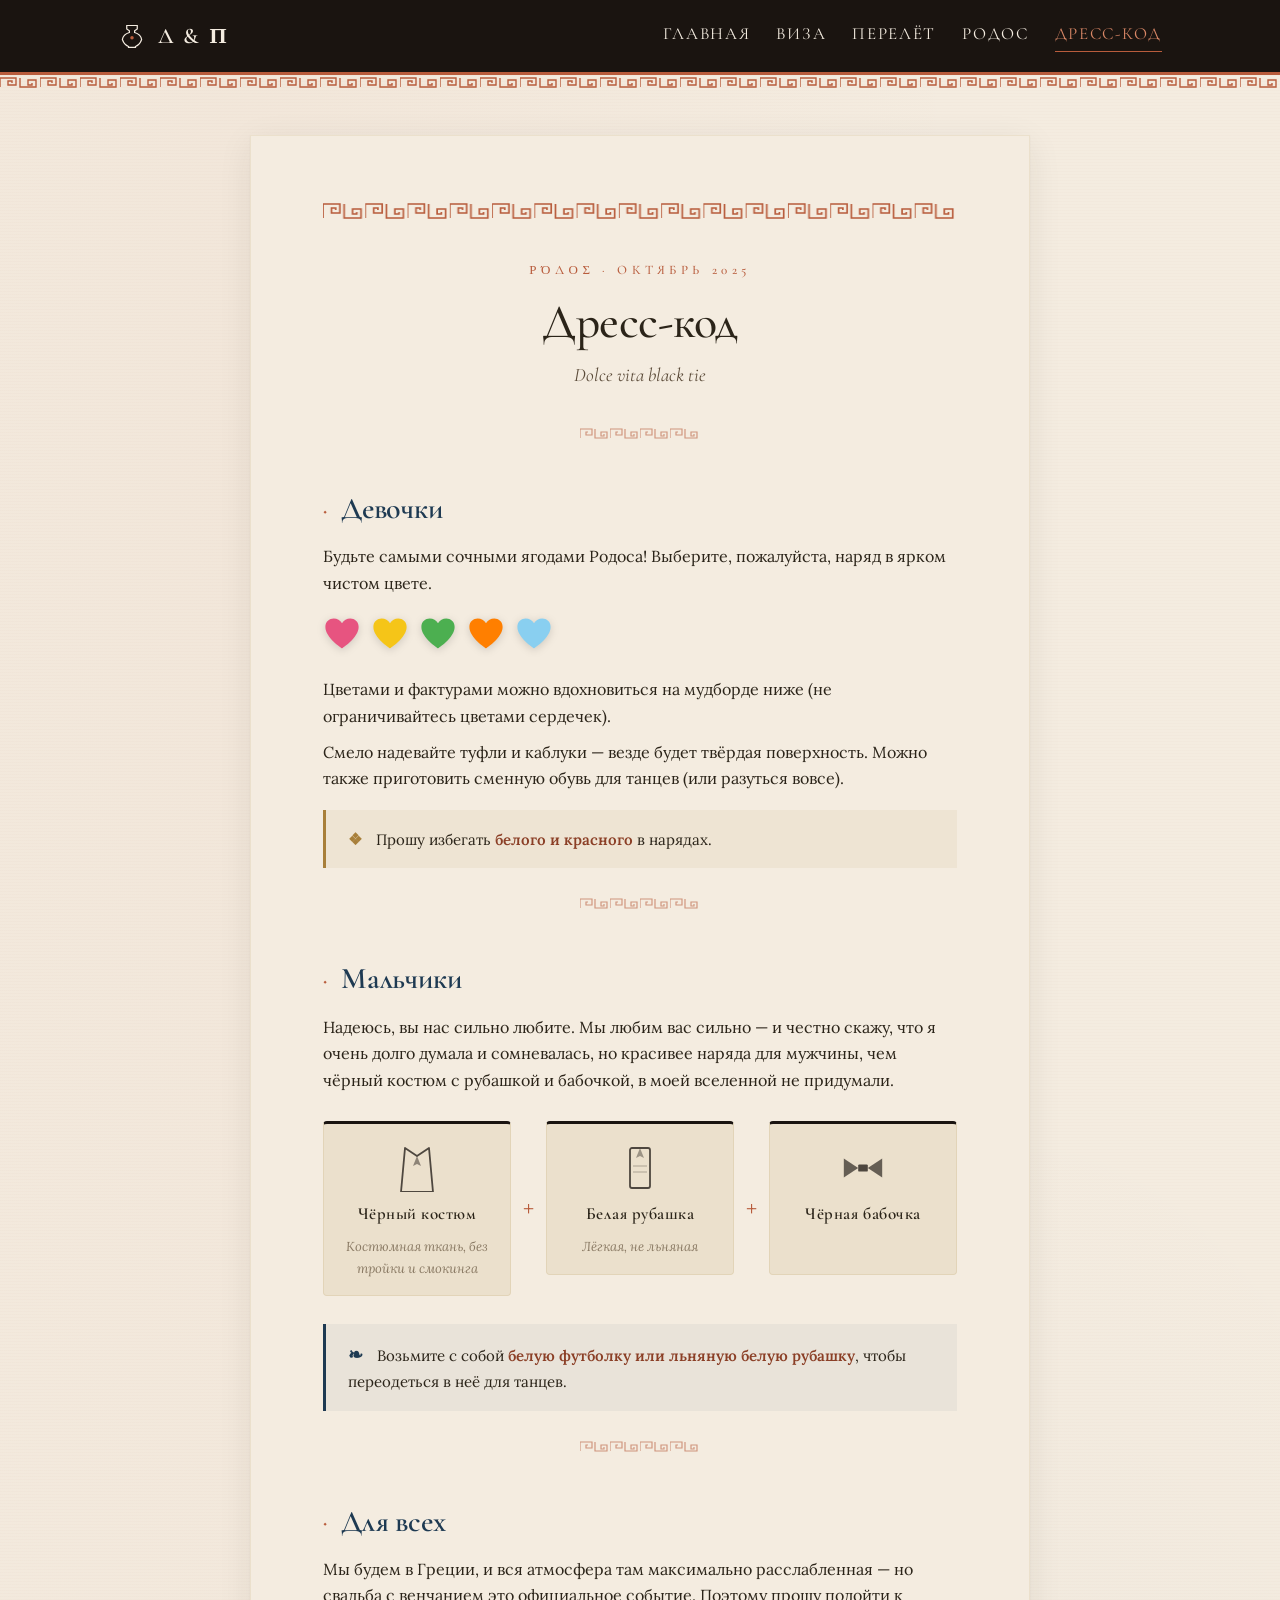
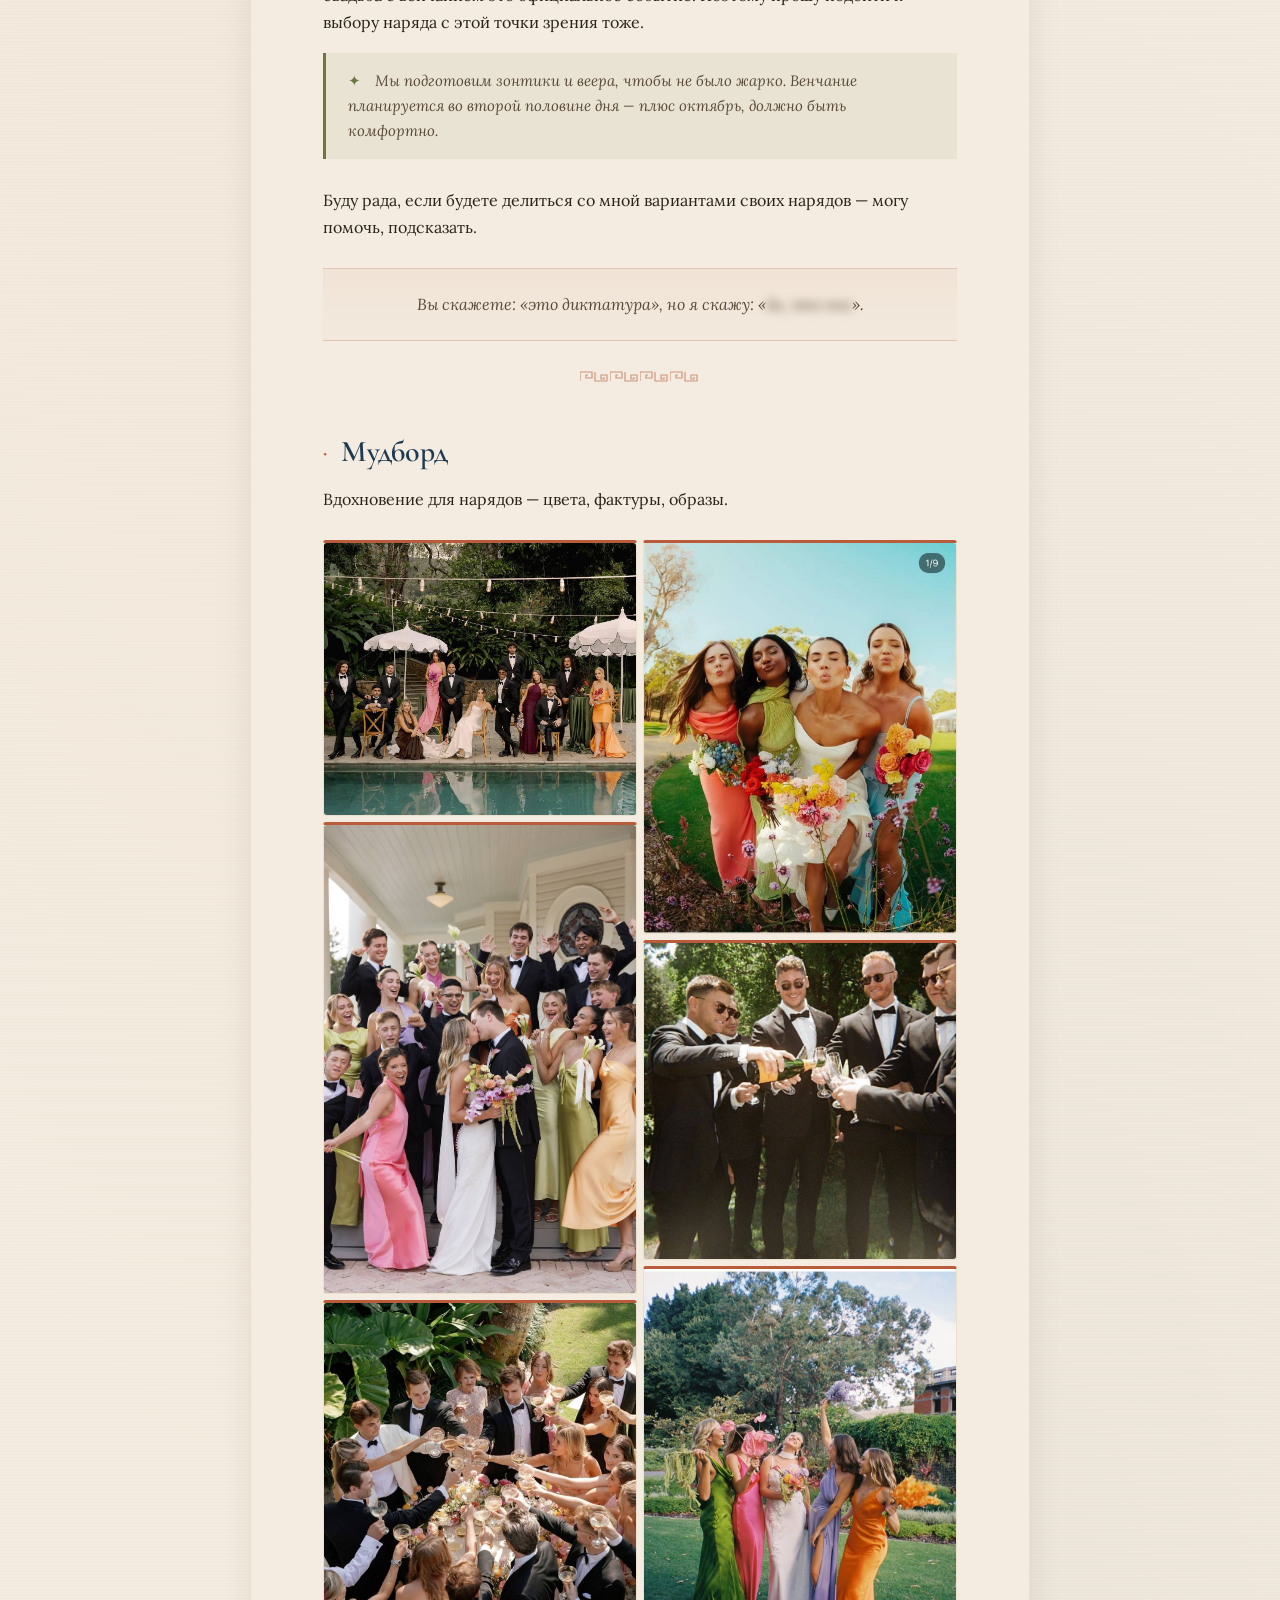
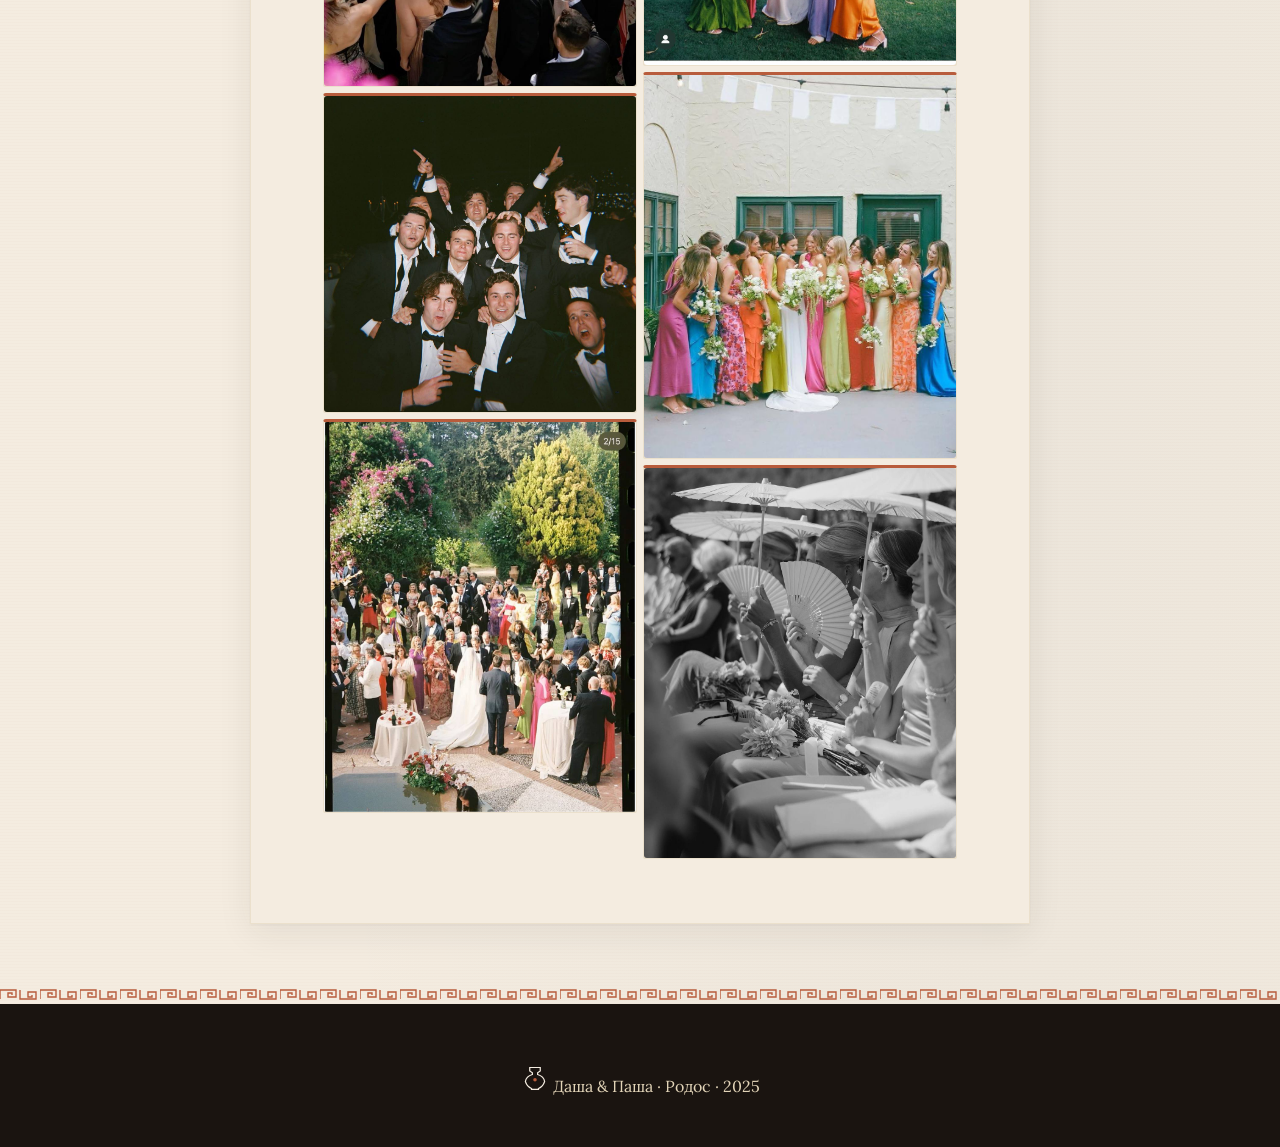
==== dresscode.html @ 0c194a66 "Добавить страницу дресс-кода с коллажем-мудбордом - Новая страница dresscode.html: секции для девоче" ====
<!DOCTYPE html>
<html lang="ru">
<head>
<meta charset="UTF-8">
<meta name="viewport" content="width=device-width, initial-scale=1.0">
<title>Дресс-код · Даша & Паша</title>
<link rel="preconnect" href="https://fonts.googleapis.com">
<link rel="preconnect" href="https://fonts.gstatic.com" crossorigin>
<link href="https://fonts.googleapis.com/css2?family=Cormorant+Garamond:ital,wght@0,400;0,500;0,600;0,700;1,400&family=Lora:ital,wght@0,400;0,500;0,600;1,400&display=swap" rel="stylesheet">
<link rel="stylesheet" href="styles.css">
</head>
<body>

<nav class="site-nav">
  <div class="nav-inner">
    <a class="brand" href="index.html">
      <svg class="brand-mark" viewBox="0 0 32 32" xmlns="http://www.w3.org/2000/svg" aria-hidden="true">
        <path d="M 10 4 L 22 4 L 22 8 L 19 10 L 19 12 Q 26 14 27 20 Q 25 26 20 28 L 20 29 L 12 29 L 12 28 Q 7 26 5 20 Q 6 14 13 12 L 13 10 L 10 8 Z"
              fill="none" stroke="#f4ece0" stroke-width="1.4"/>
        <circle cx="16" cy="18" r="2" fill="#b85c3c"/>
      </svg>
      Δ &amp; Π
    </a>
    <div class="nav-links">
      <a href="index.html">Главная</a>
      <a href="visa.html">Виза</a>
      <a href="flight.html">Перелёт</a>
      <a href="rhodes.html">Родос</a>
      <a href="dresscode.html" class="active">Дресс-код</a>
    </div>
  </div>
</nav>

<div class="page">

  <svg class="meander-border meander-border-top" viewBox="0 0 600 20" xmlns="http://www.w3.org/2000/svg" preserveAspectRatio="none">
    <defs>
      <pattern id="meander-top" x="0" y="0" width="40" height="20" patternUnits="userSpaceOnUse">
        <path d="M 0 18 L 0 4 L 16 4 L 16 13 L 8 13 L 8 8 L 12 8 L 12 10 M 20 4 L 20 18 L 36 18 L 36 9 L 28 9 L 28 14 L 32 14 L 32 12"
              fill="none" stroke="#b85c3c" stroke-width="1.6" stroke-linejoin="miter"/>
      </pattern>
      <pattern id="meander-div" x="0" y="0" width="30" height="14" patternUnits="userSpaceOnUse">
        <path d="M 0 12 L 0 3 L 12 3 L 12 9 L 6 9 L 6 6 L 8 6 M 15 3 L 15 12 L 27 12 L 27 6 L 21 6 L 21 10 L 24 10 L 24 8"
              fill="none" stroke="#b85c3c" stroke-width="1.2" stroke-linejoin="miter"/>
      </pattern>
    </defs>
    <rect width="600" height="20" fill="url(#meander-top)"/>
  </svg>

  <header class="page-header">
    <div class="eyebrow">Ρόδος · Октябрь 2025</div>
    <h1>Дресс-код</h1>
    <div class="subtitle">Dolce vita black tie</div>
  </header>

  

  <svg class="meander-divider" viewBox="0 0 120 14" xmlns="http://www.w3.org/2000/svg" preserveAspectRatio="none">
    <rect width="120" height="14" fill="url(#meander-div)"/>
  </svg>

  <!-- Девочки -->
  <h2>Девочки</h2>

  <p>Будьте самыми сочными ягодами Родоса! Выберите, пожалуйста, наряд в ярком чистом цвете.</p>

  <div class="dc-palette">
    <svg class="dc-heart" viewBox="0 0 32 30" xmlns="http://www.w3.org/2000/svg" aria-label="розовый"><path d="M16 27 C16 27 2 18 2 9 C2 4.5 5.5 2 9 2 C12 2 14.5 3.5 16 6 C17.5 3.5 20 2 23 2 C26.5 2 30 4.5 30 9 C30 18 16 27 16 27Z" fill="#e75480"/></svg>
    <svg class="dc-heart" viewBox="0 0 32 30" xmlns="http://www.w3.org/2000/svg" aria-label="жёлтый"><path d="M16 27 C16 27 2 18 2 9 C2 4.5 5.5 2 9 2 C12 2 14.5 3.5 16 6 C17.5 3.5 20 2 23 2 C26.5 2 30 4.5 30 9 C30 18 16 27 16 27Z" fill="#f5c518"/></svg>
    <svg class="dc-heart" viewBox="0 0 32 30" xmlns="http://www.w3.org/2000/svg" aria-label="зелёный"><path d="M16 27 C16 27 2 18 2 9 C2 4.5 5.5 2 9 2 C12 2 14.5 3.5 16 6 C17.5 3.5 20 2 23 2 C26.5 2 30 4.5 30 9 C30 18 16 27 16 27Z" fill="#4caf50"/></svg>
    <svg class="dc-heart" viewBox="0 0 32 30" xmlns="http://www.w3.org/2000/svg" aria-label="оранжевый"><path d="M16 27 C16 27 2 18 2 9 C2 4.5 5.5 2 9 2 C12 2 14.5 3.5 16 6 C17.5 3.5 20 2 23 2 C26.5 2 30 4.5 30 9 C30 18 16 27 16 27Z" fill="#ff7f00"/></svg>
    <svg class="dc-heart" viewBox="0 0 32 30" xmlns="http://www.w3.org/2000/svg" aria-label="голубой"><path d="M16 27 C16 27 2 18 2 9 C2 4.5 5.5 2 9 2 C12 2 14.5 3.5 16 6 C17.5 3.5 20 2 23 2 C26.5 2 30 4.5 30 9 C30 18 16 27 16 27Z" fill="#89cff0"/></svg>
  </div>

  <p>Цветами и фактурами можно вдохновиться на мудборде ниже (не ограничивайтесь цветами сердечек).</p>

  <p>Смело надевайте туфли и каблуки — везде будет твёрдая поверхность. Можно также приготовить сменную обувь для танцев (или разуться вовсе).</p>

  <div class="urgent">
    Прошу избегать <strong>белого и красного</strong> в нарядах.
  </div>

  <svg class="meander-divider" viewBox="0 0 120 14" xmlns="http://www.w3.org/2000/svg" preserveAspectRatio="none">
    <rect width="120" height="14" fill="url(#meander-div)"/>
  </svg>

  <!-- Мальчики -->
  <h2>Мальчики</h2>

  <p>Надеюсь, вы нас сильно любите. Мы любим вас сильно — и честно скажу, что я очень долго думала и сомневалась, но красивее наряда для мужчины, чем чёрный костюм с рубашкой и бабочкой, в моей вселенной не придумали.</p>

  <div class="dc-suit-formula">
    <div class="dc-suit-item">
      <div class="dc-suit-icon">
        <svg viewBox="0 0 40 48" xmlns="http://www.w3.org/2000/svg" aria-hidden="true">
          <path d="M8 4 L20 12 L32 4 L36 48 L4 48 Z" fill="none" stroke="currentColor" stroke-width="1.8" stroke-linejoin="round"/>
          <path d="M20 12 L16 22 L20 20 L24 22 Z" fill="currentColor" opacity="0.6"/>
        </svg>
      </div>
      <div class="dc-suit-label">Чёрный костюм</div>
      <div class="dc-suit-note">Костюмная ткань, без тройки и смокинга</div>
    </div>
    <div class="dc-suit-plus">+</div>
    <div class="dc-suit-item">
      <div class="dc-suit-icon">
        <svg viewBox="0 0 40 48" xmlns="http://www.w3.org/2000/svg" aria-hidden="true">
          <rect x="10" y="4" width="20" height="40" rx="2" fill="none" stroke="currentColor" stroke-width="1.8"/>
          <path d="M20 4 L16 14 L20 12 L24 14 Z" fill="currentColor" opacity="0.5"/>
          <line x1="13" y1="22" x2="27" y2="22" stroke="currentColor" stroke-width="1" opacity="0.4"/>
          <line x1="13" y1="28" x2="27" y2="28" stroke="currentColor" stroke-width="1" opacity="0.4"/>
        </svg>
      </div>
      <div class="dc-suit-label">Белая рубашка</div>
      <div class="dc-suit-note">Лёгкая, не льняная</div>
    </div>
    <div class="dc-suit-plus">+</div>
    <div class="dc-suit-item">
      <div class="dc-suit-icon">
        <svg viewBox="0 0 40 24" xmlns="http://www.w3.org/2000/svg" aria-hidden="true">
          <path d="M4 4 L16 12 L4 20 Z" fill="currentColor" opacity="0.85"/>
          <rect x="16" y="9" width="8" height="6" rx="1" fill="currentColor"/>
          <path d="M36 4 L24 12 L36 20 Z" fill="currentColor" opacity="0.85"/>
        </svg>
      </div>
      <div class="dc-suit-label">Чёрная бабочка</div>
      <div class="dc-suit-note">&nbsp;</div>
    </div>
  </div>

  <div class="tip">
    Возьмите с собой <strong>белую футболку или льняную белую рубашку</strong>, чтобы переодеться в неё для танцев.
  </div>

  <svg class="meander-divider" viewBox="0 0 120 14" xmlns="http://www.w3.org/2000/svg" preserveAspectRatio="none">
    <rect width="120" height="14" fill="url(#meander-div)"/>
  </svg>

  <!-- Для всех -->
  <h2>Для всех</h2>

  <p>Мы будем в Греции, и вся атмосфера там максимально расслабленная — но свадьба с венчанием это официальное событие. Поэтому прошу подойти к выбору наряда с этой точки зрения тоже.</p>

  <div class="gift">
    Мы подготовим зонтики и веера, чтобы не было жарко. Венчание планируется во второй половине дня — плюс октябрь, должно быть комфортно.
  </div>

  <p style="margin-top: 28px;">Буду рада, если будете делиться со мной вариантами своих нарядов — могу помочь, подсказать.</p>

  <div class="hero-quote">
    Вы скажете: «это диктатура», но я скажу: «<span class="dc-spoiler" onclick="this.classList.add('dc-spoiler--revealed')" title="нажми, чтобы узнать">да, это она</span>».
  </div>

  <svg class="meander-divider" viewBox="0 0 120 14" xmlns="http://www.w3.org/2000/svg" preserveAspectRatio="none">
    <rect width="120" height="14" fill="url(#meander-div)"/>
  </svg>

  <!-- Мудборд -->
  <h2>Мудборд</h2>
  <p>Вдохновение для нарядов — цвета, фактуры, образы.</p>

  <div class="collage-grid">

    <div class="collage-item">
      <figure class="photo-placeholder">
        <img src="assets/photo_2_2026-05-14_23-28-55.jpg" alt="Мудборд" loading="lazy" decoding="async">
      </figure>
    </div>

    <div class="collage-item">
      <figure class="photo-placeholder">
        <img src="assets/photo_7_2026-05-14_23-28-55.jpg" alt="Мудборд" loading="lazy" decoding="async">
      </figure>
    </div>

    <div class="collage-item">
      <figure class="photo-placeholder">
        <img src="assets/photo_1_2026-05-14_23-28-55.jpg" alt="Мудборд" loading="lazy" decoding="async">
      </figure>
    </div>

    <div class="collage-item">
      <figure class="photo-placeholder">
        <img src="assets/photo_9_2026-05-14_23-28-55.jpg" alt="Мудборд" loading="lazy" decoding="async">
      </figure>
    </div>

    <div class="collage-item">
      <figure class="photo-placeholder">
        <img src="assets/photo_3_2026-05-14_23-28-55.jpg" alt="Мудборд" loading="lazy" decoding="async">
      </figure>
    </div>

    <div class="collage-item">
      <figure class="photo-placeholder">
        <img src="assets/photo_4_2026-05-14_23-28-55.jpg" alt="Мудборд" loading="lazy" decoding="async">
      </figure>
    </div>

    <div class="collage-item">
      <figure class="photo-placeholder">
        <img src="assets/photo_10_2026-05-14_23-28-55.jpg" alt="Мудборд" loading="lazy" decoding="async">
      </figure>
    </div>

    <div class="collage-item">
      <figure class="photo-placeholder">
        <img src="assets/photo_5_2026-05-14_23-28-55.jpg" alt="Мудборд" loading="lazy" decoding="async">
      </figure>
    </div>

    <div class="collage-item">
      <figure class="photo-placeholder">
        <img src="assets/photo_6_2026-05-14_23-28-55.jpg" alt="Мудборд" loading="lazy" decoding="async">
      </figure>
    </div>

    <div class="collage-item">
      <figure class="photo-placeholder">
        <img src="assets/photo_8_2026-05-14_23-28-55.jpg" alt="Мудборд" loading="lazy" decoding="async">
      </figure>
    </div>

  </div><!-- /collage-grid -->

</div><!-- /page -->

<footer class="site-footer">
  <div class="footer-inner">
    <svg class="brand-mark" viewBox="0 0 32 32" xmlns="http://www.w3.org/2000/svg" aria-hidden="true">
      <path d="M 10 4 L 22 4 L 22 8 L 19 10 L 19 12 Q 26 14 27 20 Q 25 26 20 28 L 20 29 L 12 29 L 12 28 Q 7 26 5 20 Q 6 14 13 12 L 13 10 L 10 8 Z"
            fill="none" stroke="#f4ece0" stroke-width="1.4"/>
      <circle cx="16" cy="18" r="2" fill="#b85c3c"/>
    </svg>
    <span>Даша &amp; Паша · Родос · 2025</span>
  </div>
</footer>

<script src="assets/lightbox.js"></script>
</body>
</html>
---- styles.css ----
:root {
  --parchment: #f4ece0;
  --parchment-dark: #ebe0cc;
  --parchment-deep: #e2d4b8;
  --terracotta: #b85c3c;
  --terracotta-dark: #8b3f26;
  --terracotta-light: #d98766;
  --amphora-black: #1a1410;
  --amphora-black-soft: #2a221b;
  --ink: #2b2419;
  --ink-soft: #5a4a38;
  --muted: #8a7a64;
  --deep-blue: #1e3a52;
  --accent-gold: #a87f3a;
  --olive: #6b7642;
}

* { box-sizing: border-box; }

html, body { margin: 0; padding: 0; }

body {
  font-family: 'Lora', Georgia, serif;
  font-size: 16px;
  line-height: 1.65;
  color: var(--ink);
  background: var(--parchment);
  background-image:
    radial-gradient(ellipse at 20% 10%, rgba(184, 92, 60, 0.04) 0%, transparent 50%),
    radial-gradient(ellipse at 80% 80%, rgba(30, 58, 82, 0.04) 0%, transparent 50%),
    repeating-linear-gradient(0deg, transparent 0 2px, rgba(139, 63, 38, 0.015) 2px 3px);
  min-height: 100vh;
}

a { color: var(--terracotta-dark); text-decoration: none; border-bottom: 1px solid rgba(139, 63, 38, 0.3); transition: color 0.15s, border-color 0.15s; }
a:hover { color: var(--terracotta); border-color: var(--terracotta); }

/* ========== Навигация ========== */
.site-nav {
  background: var(--amphora-black);
  color: var(--parchment);
  border-bottom: 3px solid var(--terracotta);
  position: relative;
}

.site-nav::before,
.site-nav::after {
  content: "";
  position: absolute;
  left: 0; right: 0;
  height: 14px;
  background-repeat: repeat-x;
  background-size: 40px 14px;
  pointer-events: none;
}

.site-nav::after {
  bottom: -17px;
  background-image: url("data:image/svg+xml;utf8,<svg xmlns='http://www.w3.org/2000/svg' viewBox='0 0 40 14' preserveAspectRatio='none'><path d='M 0 12 L 0 3 L 16 3 L 16 10 L 8 10 L 8 6 L 12 6 L 12 8 M 20 3 L 20 12 L 36 12 L 36 5 L 28 5 L 28 10 L 32 10 L 32 8' fill='none' stroke='%23b85c3c' stroke-width='1.4'/></svg>");
}

.nav-inner {
  max-width: 1100px;
  margin: 0 auto;
  padding: 18px 28px;
  display: flex;
  align-items: center;
  justify-content: space-between;
  gap: 24px;
  flex-wrap: wrap;
}

.brand {
  font-family: 'Cormorant Garamond', serif;
  font-size: 22px;
  font-weight: 600;
  letter-spacing: 0.12em;
  color: var(--parchment);
  text-transform: uppercase;
  border: none;
  display: flex;
  align-items: center;
  gap: 12px;
}

.brand:hover { color: var(--terracotta-light); border: none; }

.brand-mark {
  width: 28px;
  height: 28px;
  display: inline-block;
}

.nav-links {
  display: flex;
  gap: 26px;
  flex-wrap: wrap;
  font-family: 'Cormorant Garamond', serif;
  font-size: 17px;
  letter-spacing: 0.1em;
  text-transform: uppercase;
}

.nav-links a {
  color: var(--parchment);
  border: none;
  padding-bottom: 3px;
  border-bottom: 1px solid transparent;
}
.nav-links a:hover,
.nav-links a.active {
  color: var(--terracotta-light);
  border-bottom-color: var(--terracotta);
}

/* ========== Общий контейнер ========== */
.page {
  max-width: 780px;
  margin: 60px auto;
  background: var(--parchment);
  border: 1px solid var(--parchment-dark);
  box-shadow:
    0 1px 2px rgba(43, 36, 25, 0.04),
    0 8px 32px rgba(43, 36, 25, 0.08);
  padding: 64px 72px 56px;
  position: relative;
}

.page-wide {
  max-width: 1040px;
}

.meander-border {
  width: 100%;
  height: 20px;
  display: block;
}

.meander-border-top { margin-bottom: 40px; }
.meander-border-bottom { margin-top: 36px; }

.meander-divider {
  width: 120px;
  height: 14px;
  display: block;
  margin: 28px auto;
  opacity: 0.6;
}

/* ========== Типографика ========== */
header.page-header {
  text-align: center;
  margin-bottom: 36px;
}

.eyebrow {
  font-family: 'Cormorant Garamond', serif;
  font-size: 13px;
  letter-spacing: 0.35em;
  text-transform: uppercase;
  color: var(--terracotta);
  margin-bottom: 14px;
  font-weight: 500;
}

h1 {
  font-family: 'Cormorant Garamond', serif;
  font-size: 48px;
  font-weight: 500;
  line-height: 1.1;
  color: var(--ink);
  margin: 0 0 10px 0;
  letter-spacing: -0.01em;
}

.subtitle {
  font-family: 'Cormorant Garamond', serif;
  font-size: 19px;
  font-style: italic;
  color: var(--ink-soft);
  font-weight: 400;
}

h2 {
  font-family: 'Cormorant Garamond', serif;
  font-size: 30px;
  font-weight: 600;
  color: var(--deep-blue);
  margin: 44px 0 8px 0;
  letter-spacing: -0.005em;
}

h2::before {
  content: "◆";
  color: var(--terracotta);
  font-size: 14px;
  margin-right: 14px;
  vertical-align: middle;
  position: relative;
  top: -2px;
}

h3 {
  font-family: 'Cormorant Garamond', serif;
  font-size: 22px;
  font-weight: 600;
  color: var(--ink);
  margin: 20px 0 6px 0;
}

p { margin: 10px 0; }

ul { margin: 10px 0 16px 0; padding-left: 0; list-style: none; }

ul li {
  position: relative;
  padding-left: 28px;
  margin: 10px 0;
}

ul li::before {
  content: "";
  position: absolute;
  left: 0;
  top: 12px;
  width: 14px;
  height: 2px;
  background: var(--terracotta);
}

strong {
  color: var(--terracotta-dark);
  font-weight: 600;
}

/* ========== Блоки-плашки ========== */
.hero-quote {
  background: linear-gradient(180deg, rgba(184, 92, 60, 0.06) 0%, rgba(184, 92, 60, 0.02) 100%);
  border-top: 1px solid rgba(184, 92, 60, 0.25);
  border-bottom: 1px solid rgba(184, 92, 60, 0.25);
  padding: 22px 28px;
  margin: 28px 0;
  font-size: 16px;
  text-align: center;
  font-style: italic;
  color: var(--ink-soft);
}
.hero-quote strong { font-style: normal; color: var(--terracotta-dark); }

.urgent {
  background: rgba(168, 127, 58, 0.08);
  border-left: 3px solid var(--accent-gold);
  padding: 16px 22px;
  margin: 18px 0;
  font-size: 15px;
}
.urgent::before {
  content: "❖";
  color: var(--accent-gold);
  font-size: 16px;
  margin-right: 10px;
  font-weight: bold;
}

.tip {
  background: rgba(30, 58, 82, 0.05);
  border-left: 3px solid var(--deep-blue);
  padding: 16px 22px;
  margin: 18px 0;
  font-size: 15px;
}
.tip::before {
  content: "❧";
  color: var(--deep-blue);
  font-size: 18px;
  margin-right: 10px;
  font-weight: bold;
}

.gift {
  background: rgba(107, 118, 66, 0.08);
  border-left: 3px solid var(--olive);
  padding: 16px 22px;
  margin: 18px 0;
  font-size: 15px;
  font-style: italic;
  color: var(--ink-soft);
}
.gift strong { font-style: normal; color: var(--olive); }
.gift::before {
  content: "✦";
  color: var(--olive);
  font-size: 15px;
  margin-right: 10px;
  font-style: normal;
}

.step {
  display: flex;
  gap: 20px;
  align-items: flex-start;
  margin: 14px 0;
  padding: 16px 22px;
  background: rgba(43, 36, 25, 0.025);
  border: 1px solid rgba(43, 36, 25, 0.08);
  border-radius: 2px;
}

.step-num {
  flex-shrink: 0;
  width: 36px;
  height: 36px;
  border: 1.5px solid var(--terracotta);
  color: var(--terracotta-dark);
  font-family: 'Cormorant Garamond', serif;
  font-size: 20px;
  font-weight: 600;
  display: flex;
  align-items: center;
  justify-content: center;
  border-radius: 50%;
  background: var(--parchment);
}

.step-content { flex: 1; }
.step-content p { margin: 0; }

.muted {
  display: block;
  margin-top: 6px;
  color: var(--muted);
  font-size: 14px;
  font-style: italic;
}

/* ========== Главная страница ========== */
.hero-amphora {
  background: var(--amphora-black);
  color: var(--parchment);
  padding: 0;
  margin: 0;
  position: relative;
  overflow: hidden;
  border-bottom: 1px solid var(--terracotta-dark);
}

.hero-amphora-inner {
  max-width: 1100px;
  margin: 0 auto;
  padding: 80px 28px 100px;
  display: grid;
  grid-template-columns: 1.2fr 1fr;
  gap: 60px;
  align-items: center;
  position: relative;
  z-index: 2;
}

.hero-amphora h1 {
  color: var(--parchment);
  font-size: 72px;
  line-height: 1;
  margin: 0 0 20px 0;
  font-weight: 500;
}

.hero-amphora .ampersand {
  color: var(--terracotta);
  font-style: italic;
  font-weight: 400;
}

.hero-amphora .eyebrow {
  color: var(--terracotta-light);
}

.hero-amphora .hero-subtitle {
  font-family: 'Cormorant Garamond', serif;
  font-size: 24px;
  font-style: italic;
  color: var(--parchment-deep);
  margin-bottom: 28px;
  opacity: 0.9;
}

.hero-meta {
  display: flex;
  gap: 32px;
  flex-wrap: wrap;
  margin-top: 24px;
  padding-top: 24px;
  border-top: 1px solid rgba(244, 236, 224, 0.2);
}

.hero-meta-item {
  font-family: 'Cormorant Garamond', serif;
}

.hero-meta-label {
  display: block;
  font-size: 11px;
  letter-spacing: 0.3em;
  text-transform: uppercase;
  color: var(--terracotta-light);
  margin-bottom: 4px;
}

.hero-meta-value {
  display: block;
  font-size: 22px;
  color: var(--parchment);
}

.hero-vase {
  display: flex;
  justify-content: center;
  align-items: center;
}

.hero-vase svg {
  width: 100%;
  max-width: 360px;
  height: auto;
  filter: drop-shadow(0 20px 40px rgba(0,0,0,0.5));
}

/* Карточки разделов */
.intro-strip {
  background: var(--parchment);
  padding: 56px 28px;
  text-align: center;
}

.intro-strip-inner {
  max-width: 720px;
  margin: 0 auto;
  font-family: 'Cormorant Garamond', serif;
  font-size: 22px;
  font-style: italic;
  color: var(--ink-soft);
  line-height: 1.5;
}

.cards-section {
  max-width: 1100px;
  margin: 0 auto;
  padding: 20px 28px 80px;
}

.cards-grid {
  display: grid;
  grid-template-columns: repeat(auto-fit, minmax(260px, 1fr));
  gap: 24px;
  margin-top: 36px;
}

.card {
  background: var(--parchment);
  border: 1px solid var(--parchment-dark);
  padding: 32px 28px 28px;
  display: flex;
  flex-direction: column;
  gap: 12px;
  transition: transform 0.2s, box-shadow 0.2s;
  text-decoration: none;
  color: var(--ink);
  border-bottom: 3px solid var(--terracotta);
  position: relative;
}

.card:hover {
  transform: translateY(-3px);
  box-shadow: 0 12px 30px rgba(43, 36, 25, 0.1);
  border-bottom-color: var(--terracotta-dark);
  color: var(--ink);
}

.card-icon {
  width: 56px;
  height: 56px;
  color: var(--terracotta);
  margin-bottom: 4px;
}

.card h3 {
  font-size: 24px;
  margin: 0;
  color: var(--deep-blue);
}

.card p {
  margin: 0;
  color: var(--ink-soft);
  font-size: 15px;
}

.card-more {
  margin-top: auto;
  padding-top: 12px;
  font-family: 'Cormorant Garamond', serif;
  font-size: 15px;
  letter-spacing: 0.12em;
  text-transform: uppercase;
  color: var(--terracotta-dark);
  font-weight: 600;
}

.card:hover .card-more::after {
  transform: translateX(4px);
}

.card-more::after {
  content: " →";
  display: inline-block;
  transition: transform 0.2s;
}

.section-title {
  text-align: center;
  font-family: 'Cormorant Garamond', serif;
  font-size: 14px;
  letter-spacing: 0.35em;
  text-transform: uppercase;
  color: var(--terracotta);
  margin-bottom: 4px;
}

.section-headline {
  text-align: center;
  font-family: 'Cormorant Garamond', serif;
  font-size: 38px;
  color: var(--ink);
  margin: 0;
}

/* ========== Секция Родос / факты ========== */
.fact-grid {
  display: grid;
  grid-template-columns: repeat(auto-fit, minmax(200px, 1fr));
  gap: 18px;
  margin: 24px 0;
}

.fact {
  border: 1px solid var(--parchment-dark);
  background: rgba(255,255,255,0.4);
  padding: 18px 20px;
}

.fact-label {
  font-family: 'Cormorant Garamond', serif;
  font-size: 12px;
  letter-spacing: 0.25em;
  text-transform: uppercase;
  color: var(--terracotta);
  margin-bottom: 6px;
}

.fact-value {
  font-family: 'Cormorant Garamond', serif;
  font-size: 22px;
  color: var(--ink);
  line-height: 1.3;
}

/* Галерея/карточки мест */
.places-grid {
  display: grid;
  grid-template-columns: repeat(auto-fit, minmax(280px, 1fr));
  gap: 20px;
  margin: 24px 0 12px;
}

.place {
  border: 1px solid var(--parchment-dark);
  background: var(--parchment);
  padding: 24px 24px 22px;
  border-left: 3px solid var(--terracotta);
}

.place h4 {
  font-family: 'Cormorant Garamond', serif;
  font-size: 21px;
  margin: 0 0 4px 0;
  color: var(--deep-blue);
}

.place .place-meta {
  font-family: 'Cormorant Garamond', serif;
  font-size: 12px;
  letter-spacing: 0.2em;
  text-transform: uppercase;
  color: var(--terracotta);
  margin-bottom: 10px;
}

.place p {
  margin: 0;
  font-size: 15px;
  color: var(--ink-soft);
}

/* Программа / таймлайн */
.timeline {
  margin: 28px 0;
  border-left: 2px solid var(--terracotta);
  padding-left: 28px;
}

.timeline-item {
  position: relative;
  margin-bottom: 28px;
}

.timeline-item::before {
  content: "";
  position: absolute;
  left: -35px;
  top: 6px;
  width: 14px;
  height: 14px;
  border-radius: 50%;
  background: var(--parchment);
  border: 2px solid var(--terracotta);
}

.timeline-time {
  font-family: 'Cormorant Garamond', serif;
  font-size: 13px;
  letter-spacing: 0.2em;
  text-transform: uppercase;
  color: var(--terracotta-dark);
}

.timeline-title {
  font-family: 'Cormorant Garamond', serif;
  font-size: 24px;
  color: var(--ink);
  margin: 2px 0 4px 0;
}

.timeline-desc {
  color: var(--ink-soft);
  font-size: 15px;
  margin: 0;
}

/* ========== Футер ========== */
.site-footer {
  background: var(--amphora-black);
  color: var(--parchment-deep);
  text-align: center;
  padding: 60px 28px 48px;
  position: relative;
  margin-top: 80px;
}

.site-footer::before {
  content: "";
  position: absolute;
  top: -17px;
  left: 0; right: 0;
  height: 14px;
  background-repeat: repeat-x;
  background-size: 40px 14px;
  background-image: url("data:image/svg+xml;utf8,<svg xmlns='http://www.w3.org/2000/svg' viewBox='0 0 40 14' preserveAspectRatio='none'><path d='M 0 12 L 0 3 L 16 3 L 16 10 L 8 10 L 8 6 L 12 6 L 12 8 M 20 3 L 20 12 L 36 12 L 36 5 L 28 5 L 28 10 L 32 10 L 32 8' fill='none' stroke='%23b85c3c' stroke-width='1.4'/></svg>");
}

.site-footer .signature {
  font-family: 'Cormorant Garamond', serif;
  font-size: 28px;
  font-style: italic;
  color: var(--parchment);
  margin: 0 0 8px;
}

.site-footer .meta {
  font-size: 13px;
  letter-spacing: 0.25em;
  text-transform: uppercase;
  color: var(--muted);
}

/* page footer (внутри .page) */
footer.page-footer {
  text-align: center;
  font-family: 'Cormorant Garamond', serif;
  font-size: 20px;
  font-style: italic;
  color: var(--ink-soft);
  margin-top: 32px;
}

footer.page-footer .signature {
  font-size: 16px;
  color: var(--muted);
  letter-spacing: 0.2em;
  text-transform: uppercase;
  display: block;
  margin-top: 10px;
  font-style: normal;
}

/* ========== Фото в герое главной ========== */
.couple-photo-frame {
  width: 100%;
  max-width: 340px;
  aspect-ratio: 3/4;
  border: 1px solid rgba(244, 236, 224, 0.15);
  border-top: 3px solid var(--terracotta);
  background: rgba(255, 255, 255, 0.03);
  display: flex;
  flex-direction: column;
  align-items: center;
  justify-content: center;
  gap: 14px;
  color: rgba(244, 236, 224, 0.25);
  font-family: 'Cormorant Garamond', serif;
  font-style: italic;
  font-size: 17px;
  letter-spacing: 0.05em;
  position: relative;
  filter: drop-shadow(0 20px 40px rgba(0,0,0,0.5));
  box-sizing: border-box;
}

.couple-photo-frame svg {
  width: 40px;
  height: 40px;
  opacity: 0.3;
}

/* Когда есть реальное фото */
.couple-photo-frame:has(img) {
  padding: 0;
  gap: 0;
  overflow: hidden;
  position: relative;
  filter: none;
  box-shadow: 0 20px 40px rgba(0,0,0,0.5);
  cursor: zoom-in;
}
.couple-photo-frame img {
  position: absolute;
  inset: 0;
  width: 100%;
  height: 100%;
  object-fit: cover;
  display: block;
}
.couple-photo-frame:has(img) svg,
.couple-photo-frame:has(img) span { display: none; }

/* corner marks */
.couple-photo-frame::before,
.couple-photo-frame::after {
  content: '';
  position: absolute;
  width: 20px;
  height: 20px;
  border-color: rgba(184, 92, 60, 0.4);
  border-style: solid;
}
.couple-photo-frame::before {
  bottom: 16px;
  left: 16px;
  border-width: 0 0 1px 1px;
}
.couple-photo-frame::after {
  bottom: 16px;
  right: 16px;
  border-width: 0 1px 1px 0;
}

/* ========== Карусель ========== */
.carousel-section {
  margin: 32px 0 0;
}

.carousel-section h2 {
  margin-bottom: 16px;
}

.carousel-wrap {
  position: relative;
}

.carousel-track {
  display: flex;
  gap: 16px;
  overflow-x: auto;
  scroll-snap-type: x mandatory;
  scroll-behavior: smooth;
  -webkit-overflow-scrolling: touch;
  padding-bottom: 12px;
}

.carousel-track::-webkit-scrollbar {
  height: 4px;
}
.carousel-track::-webkit-scrollbar-track { background: var(--parchment-dark); }
.carousel-track::-webkit-scrollbar-thumb { background: var(--terracotta); border-radius: 2px; }

.carousel-slide {
  flex: 0 0 calc(50% - 8px);
  scroll-snap-align: start;
  min-width: 220px;
}

.carousel-slide figure {
  margin: 0;
  aspect-ratio: 4/3;
  background: rgba(43, 36, 25, 0.03);
  border: 1px solid var(--parchment-dark);
  border-top: 3px solid var(--terracotta);
  display: flex;
  flex-direction: column;
  align-items: center;
  justify-content: center;
  gap: 12px;
  color: var(--muted);
  font-family: 'Cormorant Garamond', serif;
  font-style: italic;
  font-size: 15px;
  text-align: center;
  padding: 20px;
}

.carousel-slide figure svg {
  width: 32px;
  height: 32px;
  opacity: 0.35;
}
.carousel-slide figure:has(img) {
  padding: 0;
  overflow: hidden;
  position: relative;
  cursor: zoom-in;
}
.carousel-slide figure img {
  position: absolute;
  inset: 0;
  width: 100%;
  height: 100%;
  object-fit: cover;
  display: block;
}
.carousel-slide figure:has(img) figcaption {
  position: absolute;
  bottom: 0;
  left: 0;
  right: 0;
  background: linear-gradient(transparent, rgba(26, 20, 16, 0.75));
  color: var(--parchment);
  padding: 20px 12px 8px;
  font-size: 13px;
  font-style: italic;
}
.carousel-slide figure:has(img) svg { display: none; }

/* ========== Лайтбокс ========== */
.lightbox-overlay {
  display: none;
  position: fixed;
  inset: 0;
  background: rgba(26, 20, 16, 0.93);
  z-index: 1000;
  align-items: center;
  justify-content: center;
  padding: 24px;
  cursor: zoom-out;
}
.lightbox-overlay.active { display: flex; }

.lightbox-overlay img {
  max-width: min(90vw, 1000px);
  max-height: 88vh;
  object-fit: contain;
  box-shadow: 0 24px 80px rgba(0,0,0,0.8);
  cursor: default;
  border-top: 3px solid var(--terracotta);
}

.lightbox-close {
  position: fixed;
  top: 20px;
  right: 24px;
  color: var(--parchment);
  font-size: 32px;
  cursor: pointer;
  font-family: 'Cormorant Garamond', serif;
  line-height: 1;
  opacity: 0.6;
  transition: opacity 0.15s;
  background: none;
  border: none;
  padding: 4px 8px;
}
.lightbox-close:hover { opacity: 1; }

.lightbox-caption {
  position: fixed;
  bottom: 24px;
  left: 0;
  right: 0;
  text-align: center;
  color: rgba(244, 236, 224, 0.6);
  font-family: 'Cormorant Garamond', serif;
  font-style: italic;
  font-size: 16px;
  letter-spacing: 0.08em;
}

.carousel-slide figcaption { font-size: 13px; }

.carousel-nav {
  display: flex;
  gap: 10px;
  justify-content: center;
  margin-top: 14px;
}

.carousel-btn {
  width: 36px;
  height: 36px;
  border: 1px solid var(--terracotta);
  background: transparent;
  color: var(--terracotta);
  font-size: 18px;
  cursor: pointer;
  display: flex;
  align-items: center;
  justify-content: center;
  transition: background 0.15s, color 0.15s;
  font-family: 'Cormorant Garamond', serif;
  line-height: 1;
}

.carousel-btn:hover {
  background: var(--terracotta);
  color: var(--parchment);
}

@media (max-width: 600px) {
  .carousel-slide { flex: 0 0 85%; }
}

/* ========== Фото-плейсхолдеры ========== */
.photo-frame {
  display: grid;
  grid-template-columns: 1fr 1fr;
  gap: 20px;
  margin: 28px 0;
}

.photo-placeholder {
  background: rgba(43, 36, 25, 0.03);
  border: 1px solid var(--parchment-dark);
  border-top: 3px solid var(--terracotta);
  aspect-ratio: 4/3;
  display: flex;
  flex-direction: column;
  align-items: center;
  justify-content: center;
  gap: 14px;
  margin: 0;
  padding: 24px;
  color: var(--muted);
  font-family: 'Cormorant Garamond', serif;
  font-style: italic;
  font-size: 16px;
  text-align: center;
  transition: border-color 0.2s, background 0.2s;
}

.photo-placeholder:hover {
  background: rgba(184, 92, 60, 0.04);
  border-top-color: var(--terracotta-dark);
}

/* Когда внутри есть настоящая фотография */
.photo-placeholder:has(img) {
  padding: 0;
  overflow: hidden;
  position: relative;
  cursor: zoom-in;
}
.photo-placeholder img {
  position: absolute;
  inset: 0;
  width: 100%;
  height: 100%;
  object-fit: cover;
  display: block;
}
.photo-placeholder:has(img) figcaption {
  position: absolute;
  bottom: 0;
  left: 0;
  right: 0;
  background: linear-gradient(transparent, rgba(26, 20, 16, 0.75));
  color: var(--parchment);
  padding: 24px 16px 10px;
  font-size: 13px;
  letter-spacing: 0.08em;
  font-style: italic;
}
.photo-placeholder:has(img) .photo-placeholder-icon { display: none; }

.photo-placeholder-wide {
  aspect-ratio: 16/6;
  margin: 20px 0;
}

.photo-placeholder-icon {
  width: 36px;
  height: 36px;
  opacity: 0.4;
}

.photo-placeholder figcaption {
  font-size: 14px;
  letter-spacing: 0.08em;
  color: var(--muted);
}

@media (max-width: 600px) {
  .photo-frame { grid-template-columns: 1fr; }
  .photo-placeholder-wide { aspect-ratio: 4/3; }
}

/* ========== Дресс-код: палитра ========== */
.dc-palette {
  display: flex;
  gap: 10px;
  margin: 20px 0 24px;
  align-items: center;
}

.dc-spoiler {
  filter: blur(5px);
  cursor: pointer;
  transition: filter 0.4s ease;
  user-select: none;
}

.dc-spoiler--revealed {
  filter: blur(0);
  cursor: default;
}

.dc-heart {
  width: 38px;
  height: 36px;
  flex-shrink: 0;
  filter: drop-shadow(0 2px 4px rgba(0,0,0,0.15));
}

/* ========== Дресс-код: формула костюма ========== */
.dc-suit-formula {
  display: flex;
  align-items: flex-start;
  gap: 12px;
  margin: 28px 0;
  flex-wrap: wrap;
}

.dc-suit-item {
  flex: 1;
  min-width: 120px;
  display: flex;
  flex-direction: column;
  align-items: center;
  text-align: center;
  background: var(--parchment-dark);
  border: 1px solid var(--parchment-deep);
  border-top: 3px solid var(--amphora-black);
  border-radius: 4px;
  padding: 20px 16px 16px;
  gap: 8px;
}

.dc-suit-icon {
  width: 48px;
  height: 48px;
  color: var(--amphora-black);
  opacity: 0.75;
}

.dc-suit-icon svg {
  width: 100%;
  height: 100%;
}

.dc-suit-label {
  font-family: 'Cormorant Garamond', serif;
  font-size: 17px;
  font-weight: 600;
  color: var(--ink);
  letter-spacing: 0.03em;
}

.dc-suit-note {
  font-size: 13px;
  color: var(--muted);
  font-style: italic;
  min-height: 18px;
}

.dc-suit-plus {
  font-family: 'Cormorant Garamond', serif;
  font-size: 28px;
  color: var(--terracotta);
  align-self: center;
  margin-top: -8px;
  flex-shrink: 0;
}

/* ========== Дресс-код: коллаж-мудборд ========== */
.collage-grid {
  columns: 2;
  column-gap: 6px;
  margin: 28px 0 8px;
}

.collage-item {
  break-inside: avoid;
  display: block;
  width: 100%;
  margin-bottom: 6px;
  overflow: hidden;
  border-radius: 3px;
}

/* Показываем фото в натуральную высоту — сброс всех базовых стилей фрейма */
.collage-grid .photo-placeholder {
  display: block;
  aspect-ratio: unset;
  height: auto;
  min-height: 0;
  position: static;
  background: var(--parchment-dark);
}

.collage-grid .photo-placeholder img {
  position: static;
  display: block;
  width: 100%;
  height: auto;
  object-fit: unset;
  inset: auto;
  cursor: zoom-in;
  transition: transform 0.4s ease;
  border-radius: 3px;
}

.collage-grid .collage-item:hover img {
  transform: scale(1.03);
}

.collage-grid .photo-placeholder figcaption {
  display: none;
}

@media (max-width: 560px) {
  .collage-grid { columns: 1; column-gap: 0; }
  .dc-suit-formula { flex-direction: column; align-items: stretch; }
  .dc-suit-plus { display: none; }
}

/* ========== Адаптивность ========== */
@media (max-width: 820px) {
  .hero-amphora-inner {
    grid-template-columns: 1fr;
    gap: 30px;
    padding: 60px 20px 70px;
    text-align: center;
  }
  .hero-amphora h1 { font-size: 54px; }
  .hero-meta { justify-content: center; }
  .hero-vase { order: -1; }
  .hero-vase svg { max-width: 240px; }
}

@media (max-width: 640px) {
  .page { padding: 32px 24px 28px; margin: 20px 10px; }
  h1 { font-size: 36px; }
  h2 { font-size: 24px; }
  .step { padding: 14px 16px; gap: 14px; }
  .nav-inner { padding: 14px 20px; }
  .nav-links { font-size: 15px; gap: 18px; }
  .brand { font-size: 18px; }
  .hero-amphora h1 { font-size: 42px; }
  .section-headline { font-size: 28px; }
}
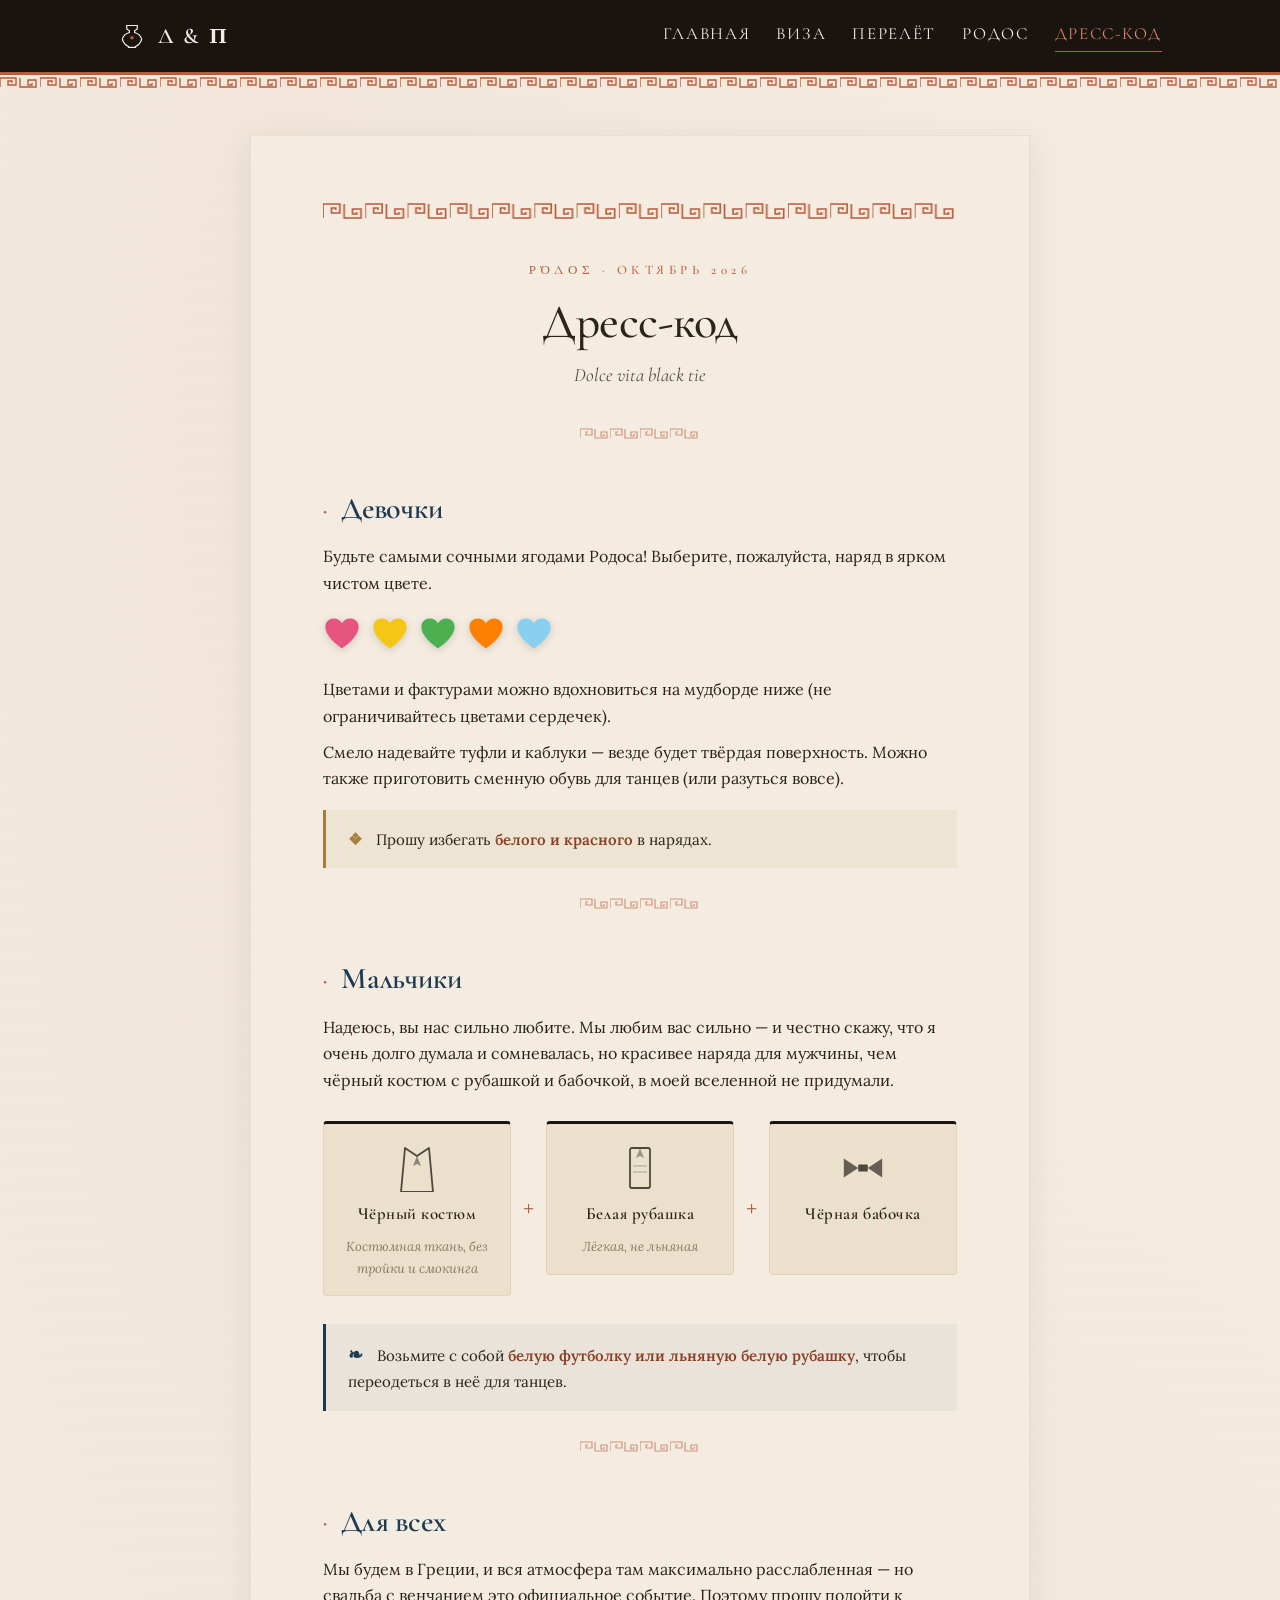
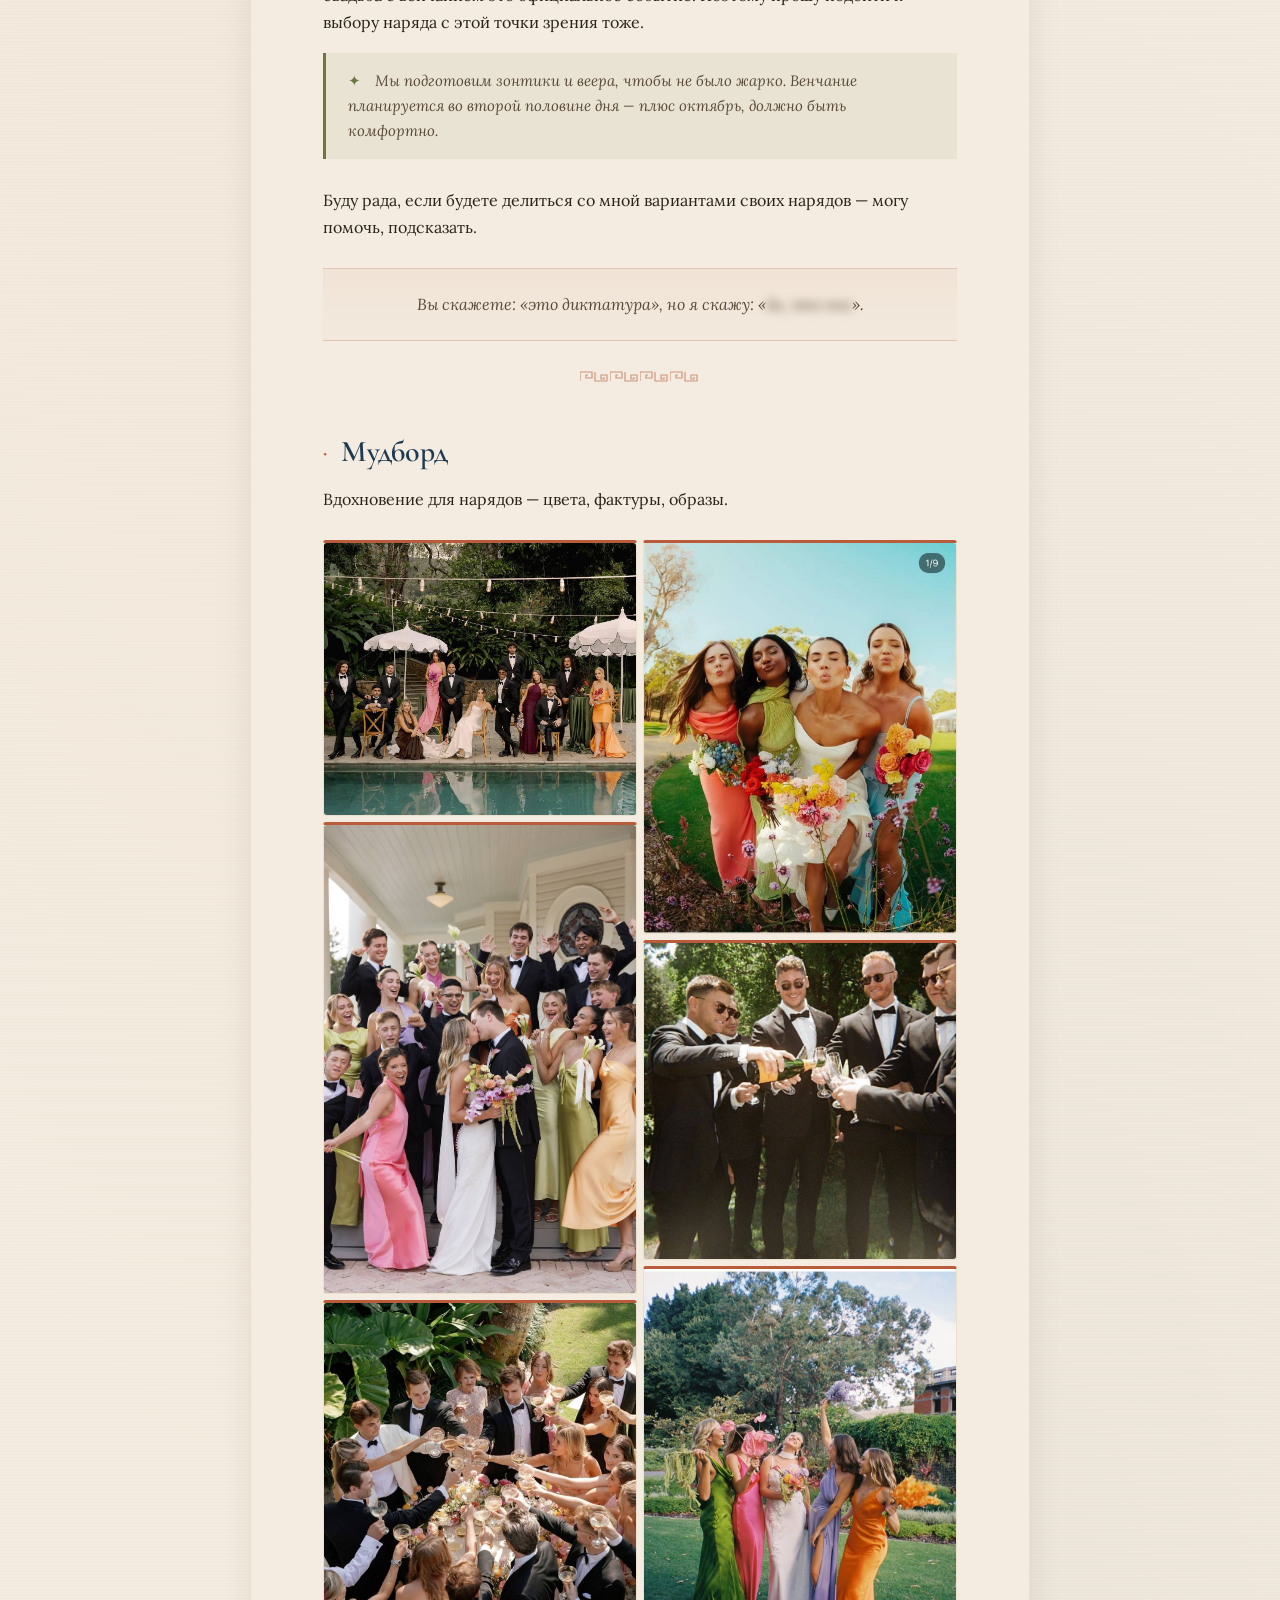
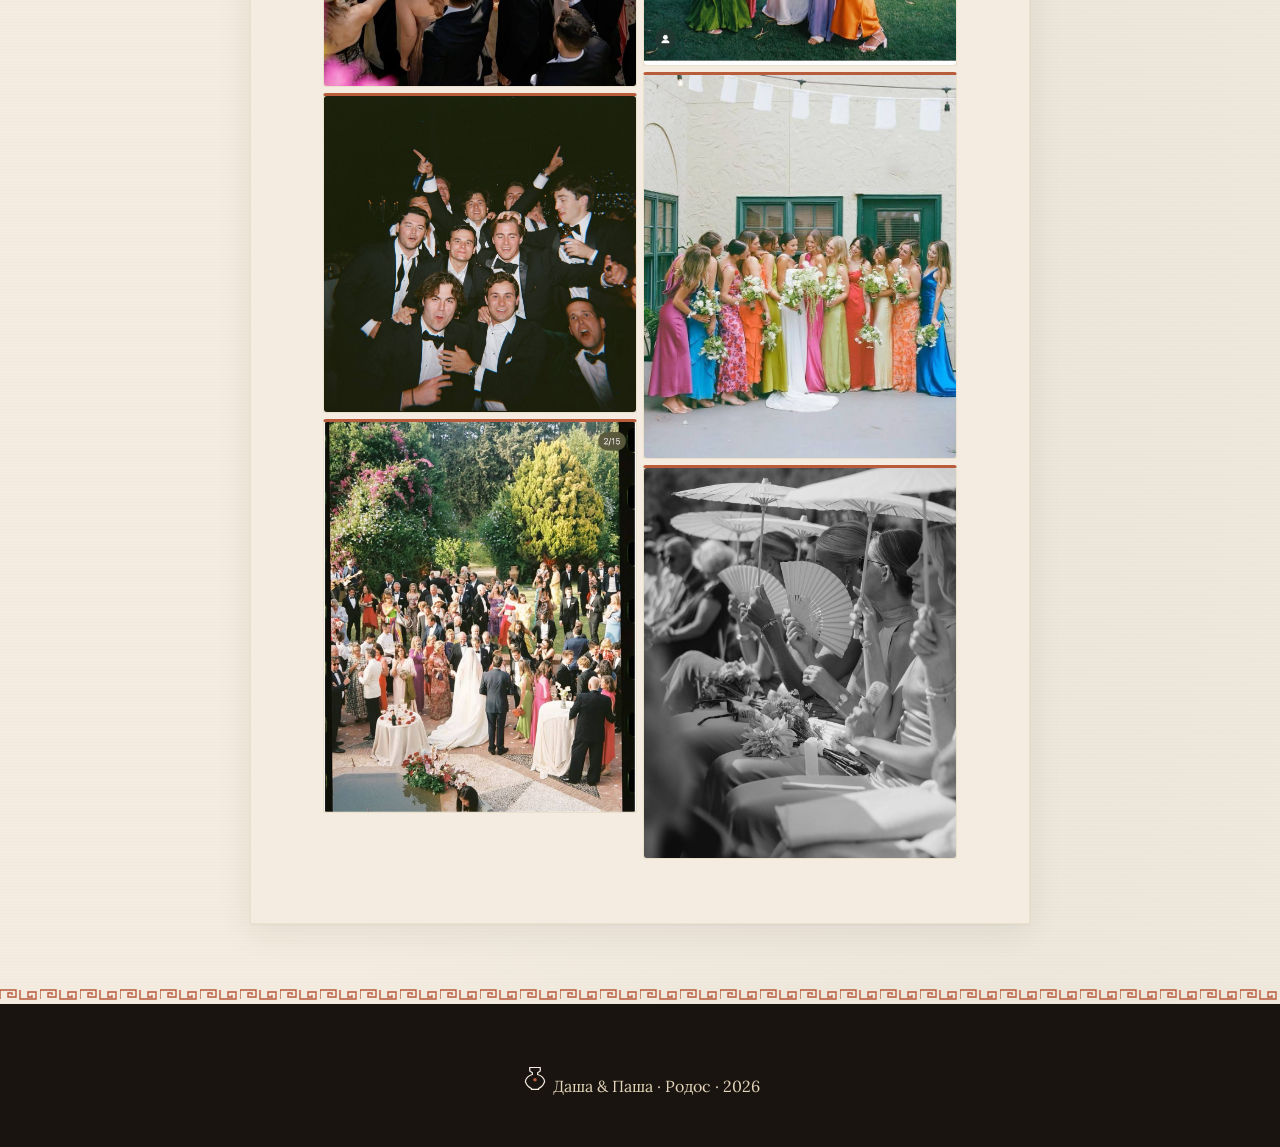
==== commit 8d41c934: "Update event year from 2025 to 2026" ====
--- a/dresscode.html
+++ b/dresscode.html
@@ -48,7 +48,7 @@
   </svg>
 
   <header class="page-header">
-    <div class="eyebrow">Ρόδος · Октябрь 2025</div>
+    <div class="eyebrow">Ρόδος · Октябрь 2026</div>
     <h1>Дресс-код</h1>
     <div class="subtitle">Dolce vita black tie</div>
   </header>
@@ -231,7 +231,7 @@
             fill="none" stroke="#f4ece0" stroke-width="1.4"/>
       <circle cx="16" cy="18" r="2" fill="#b85c3c"/>
     </svg>
-    <span>Даша &amp; Паша · Родос · 2025</span>
+    <span>Даша &amp; Паша · Родос · 2026</span>
   </div>
 </footer>
 
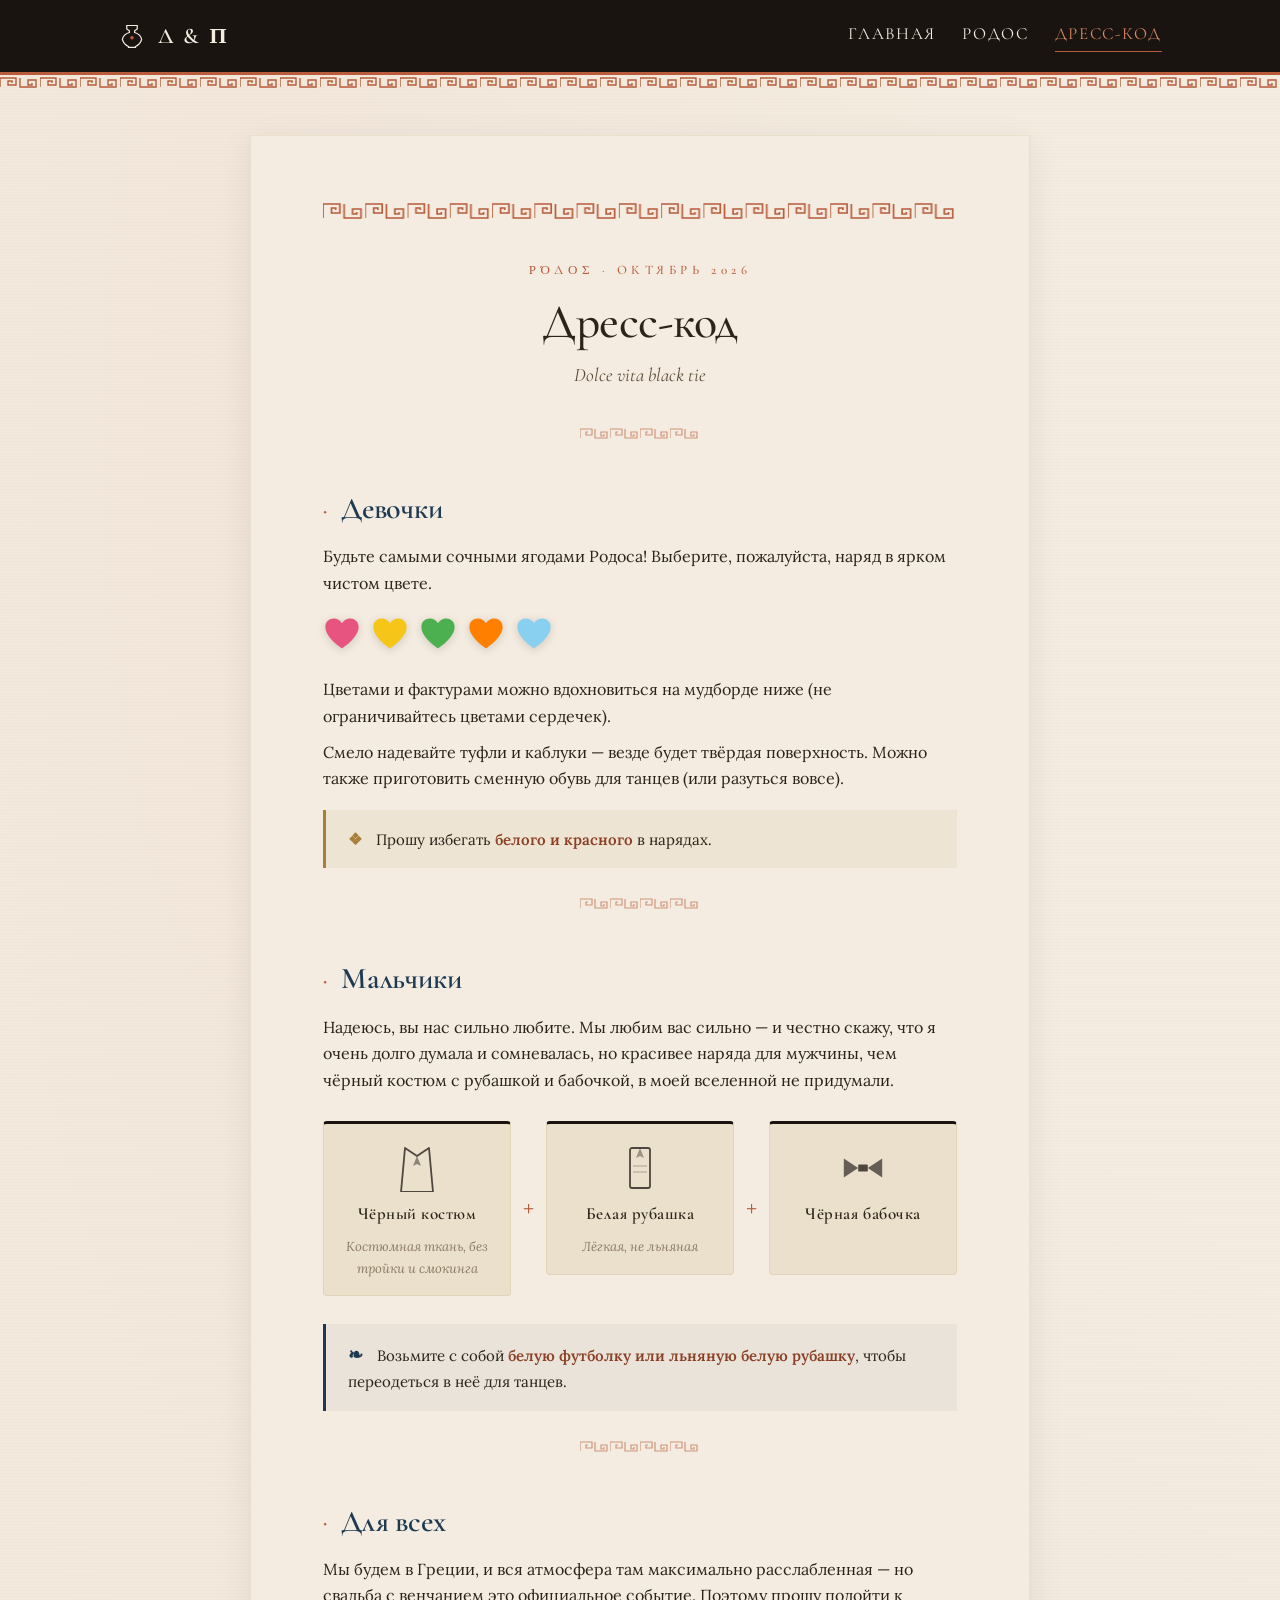
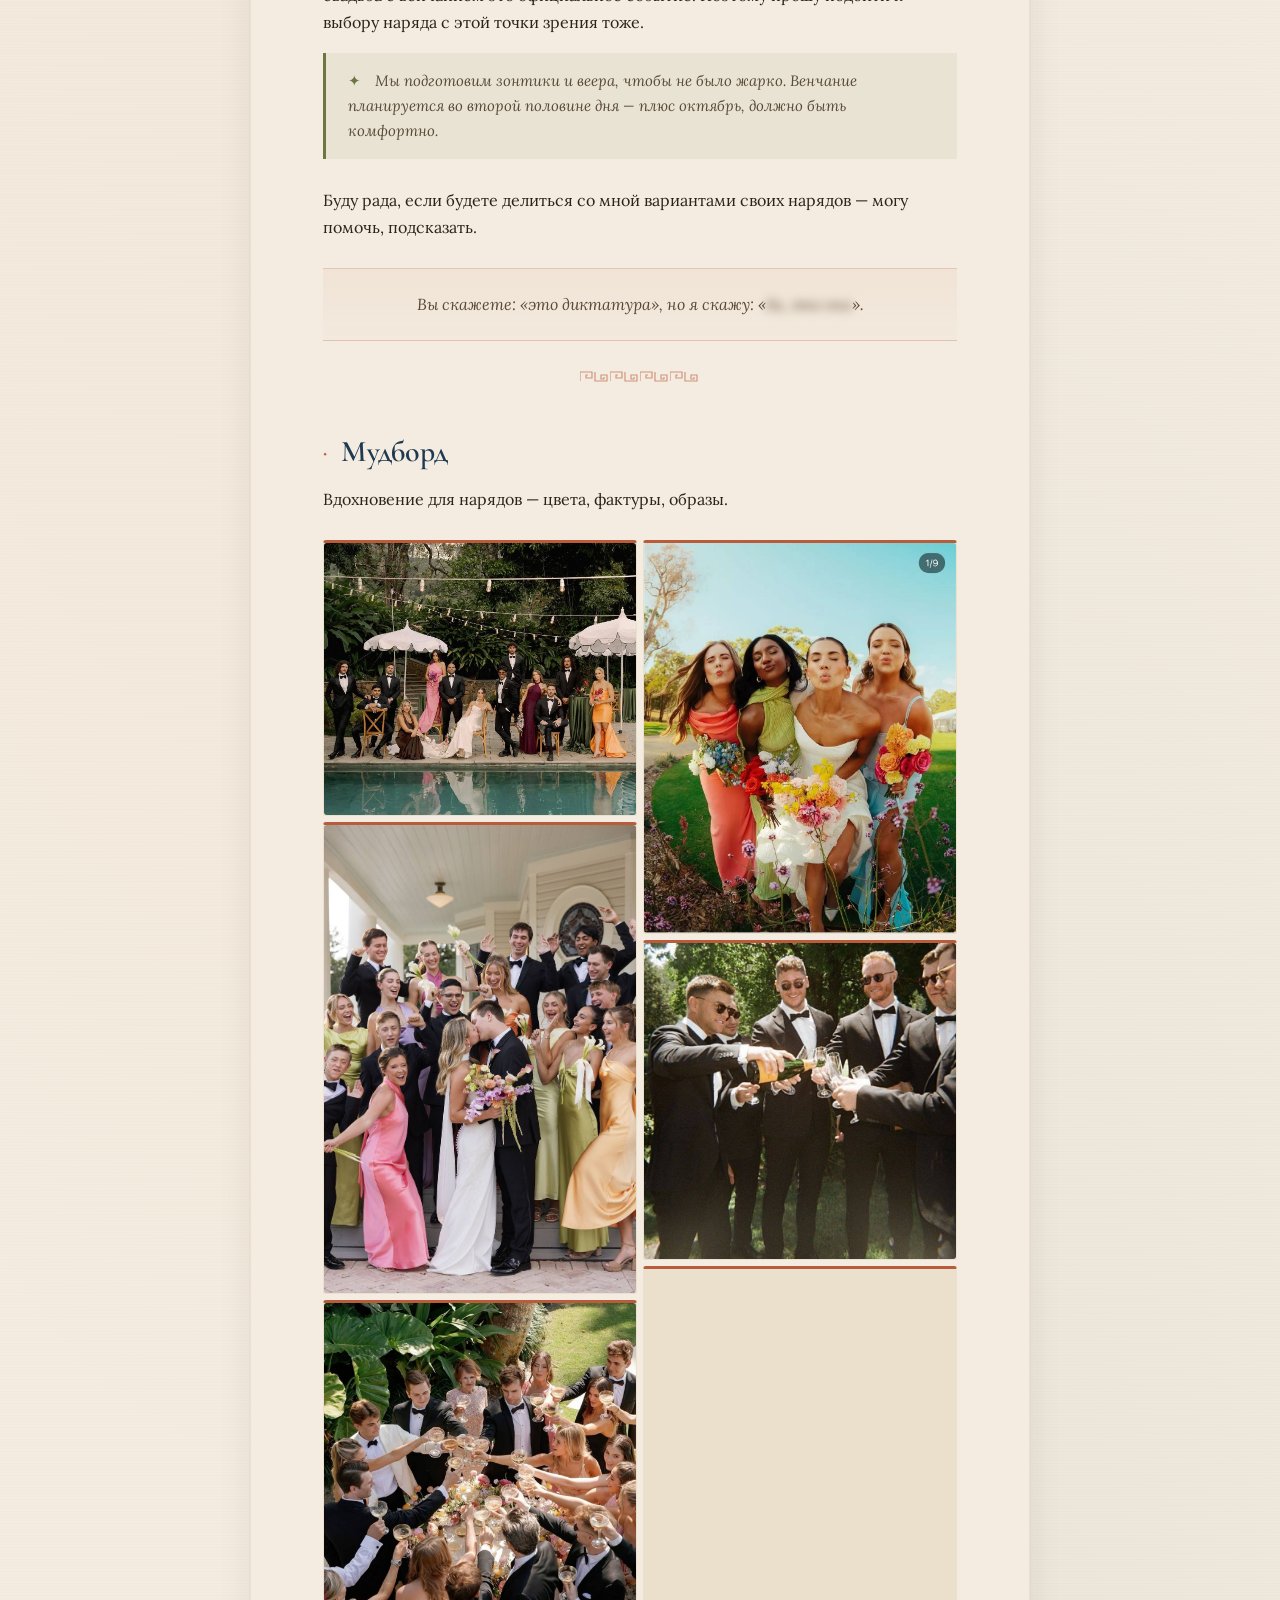
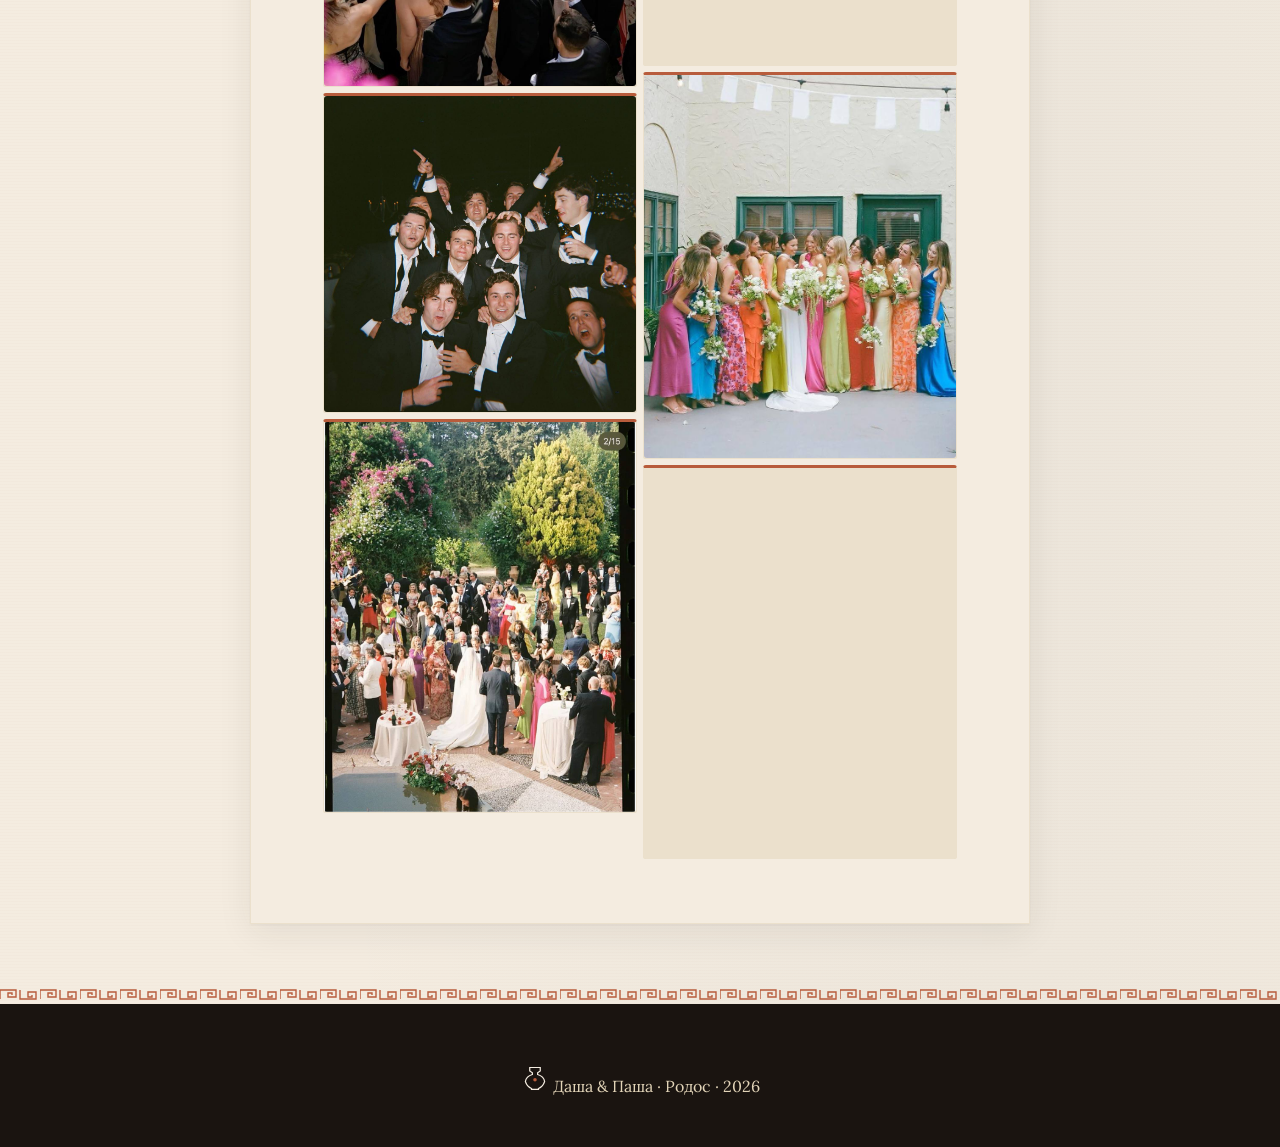
==== commit df3ee83a: "Remove visa/flight links and update redirect Deleted references to visa.html and flight.html across " ====
--- a/dresscode.html
+++ b/dresscode.html
@@ -23,8 +23,6 @@
     </a>
     <div class="nav-links">
       <a href="index.html">Главная</a>
-      <a href="visa.html">Виза</a>
-      <a href="flight.html">Перелёт</a>
       <a href="rhodes.html">Родос</a>
       <a href="dresscode.html" class="active">Дресс-код</a>
     </div>
